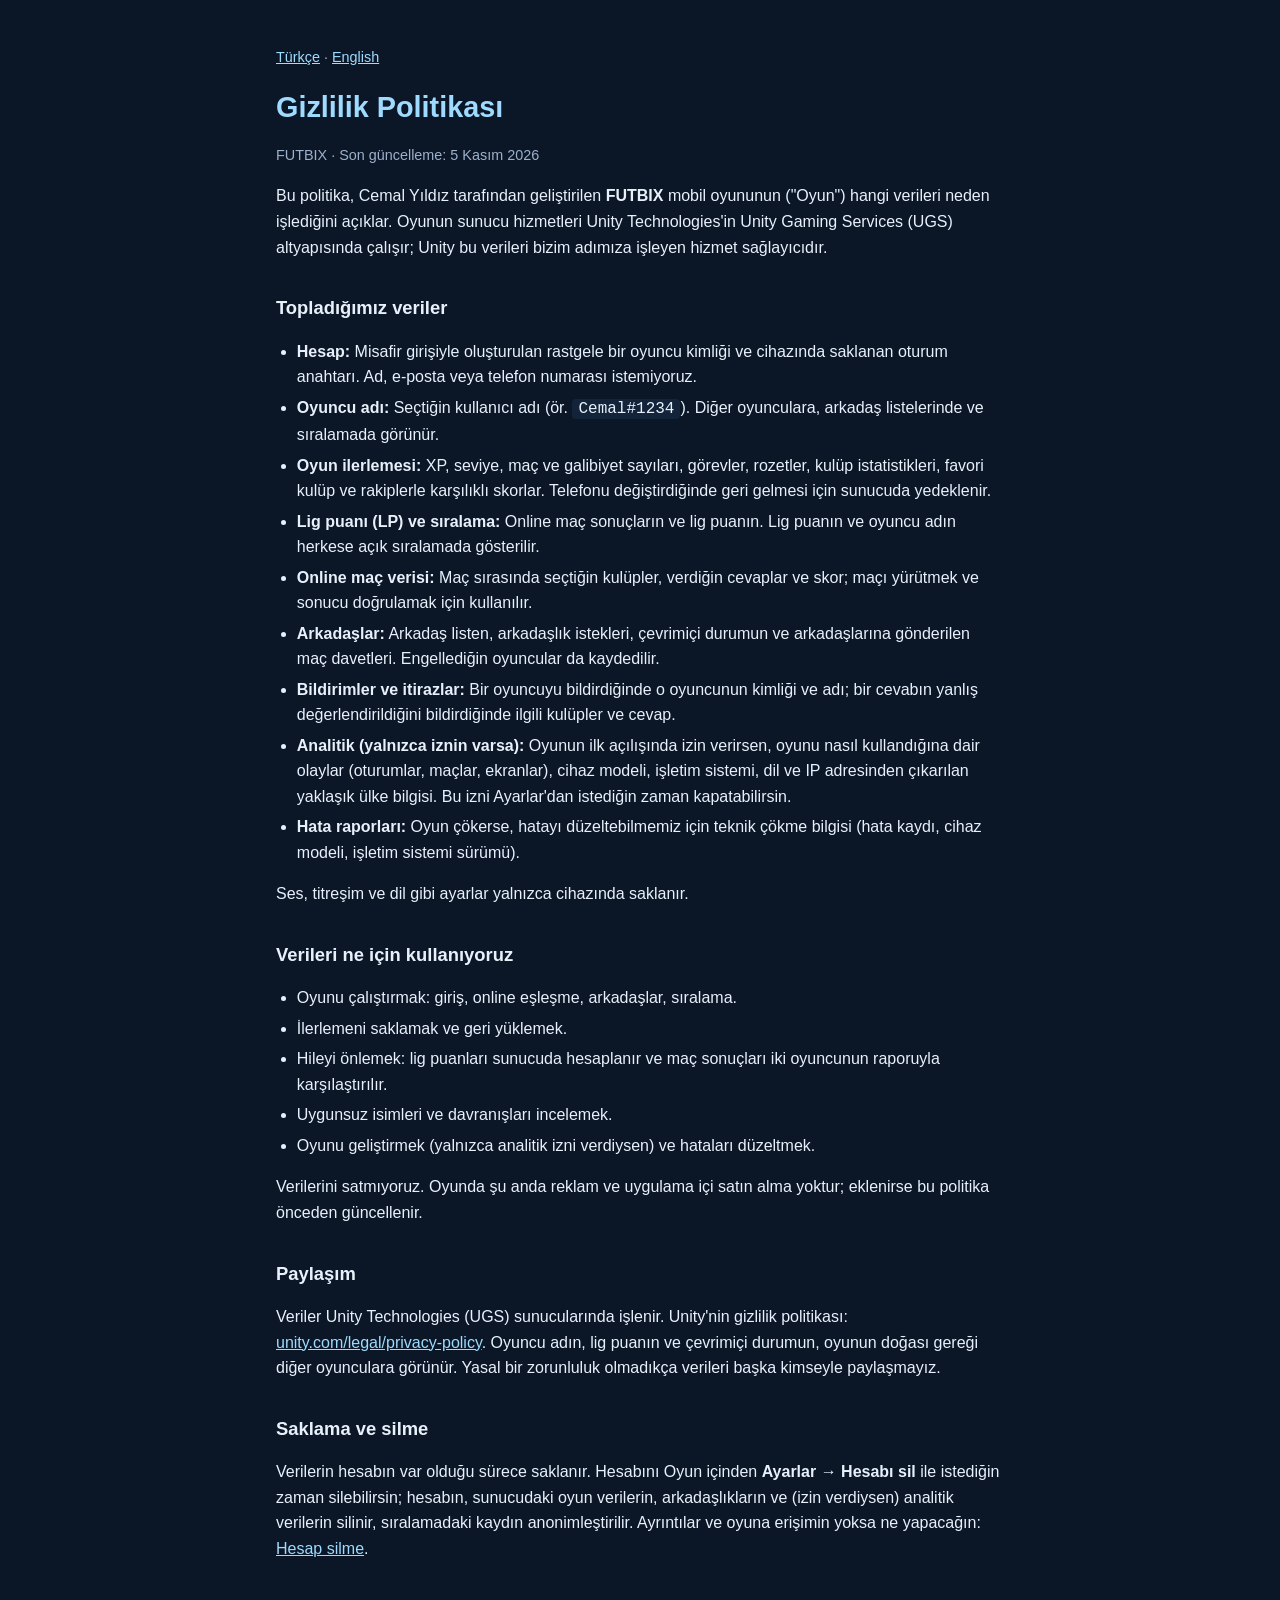
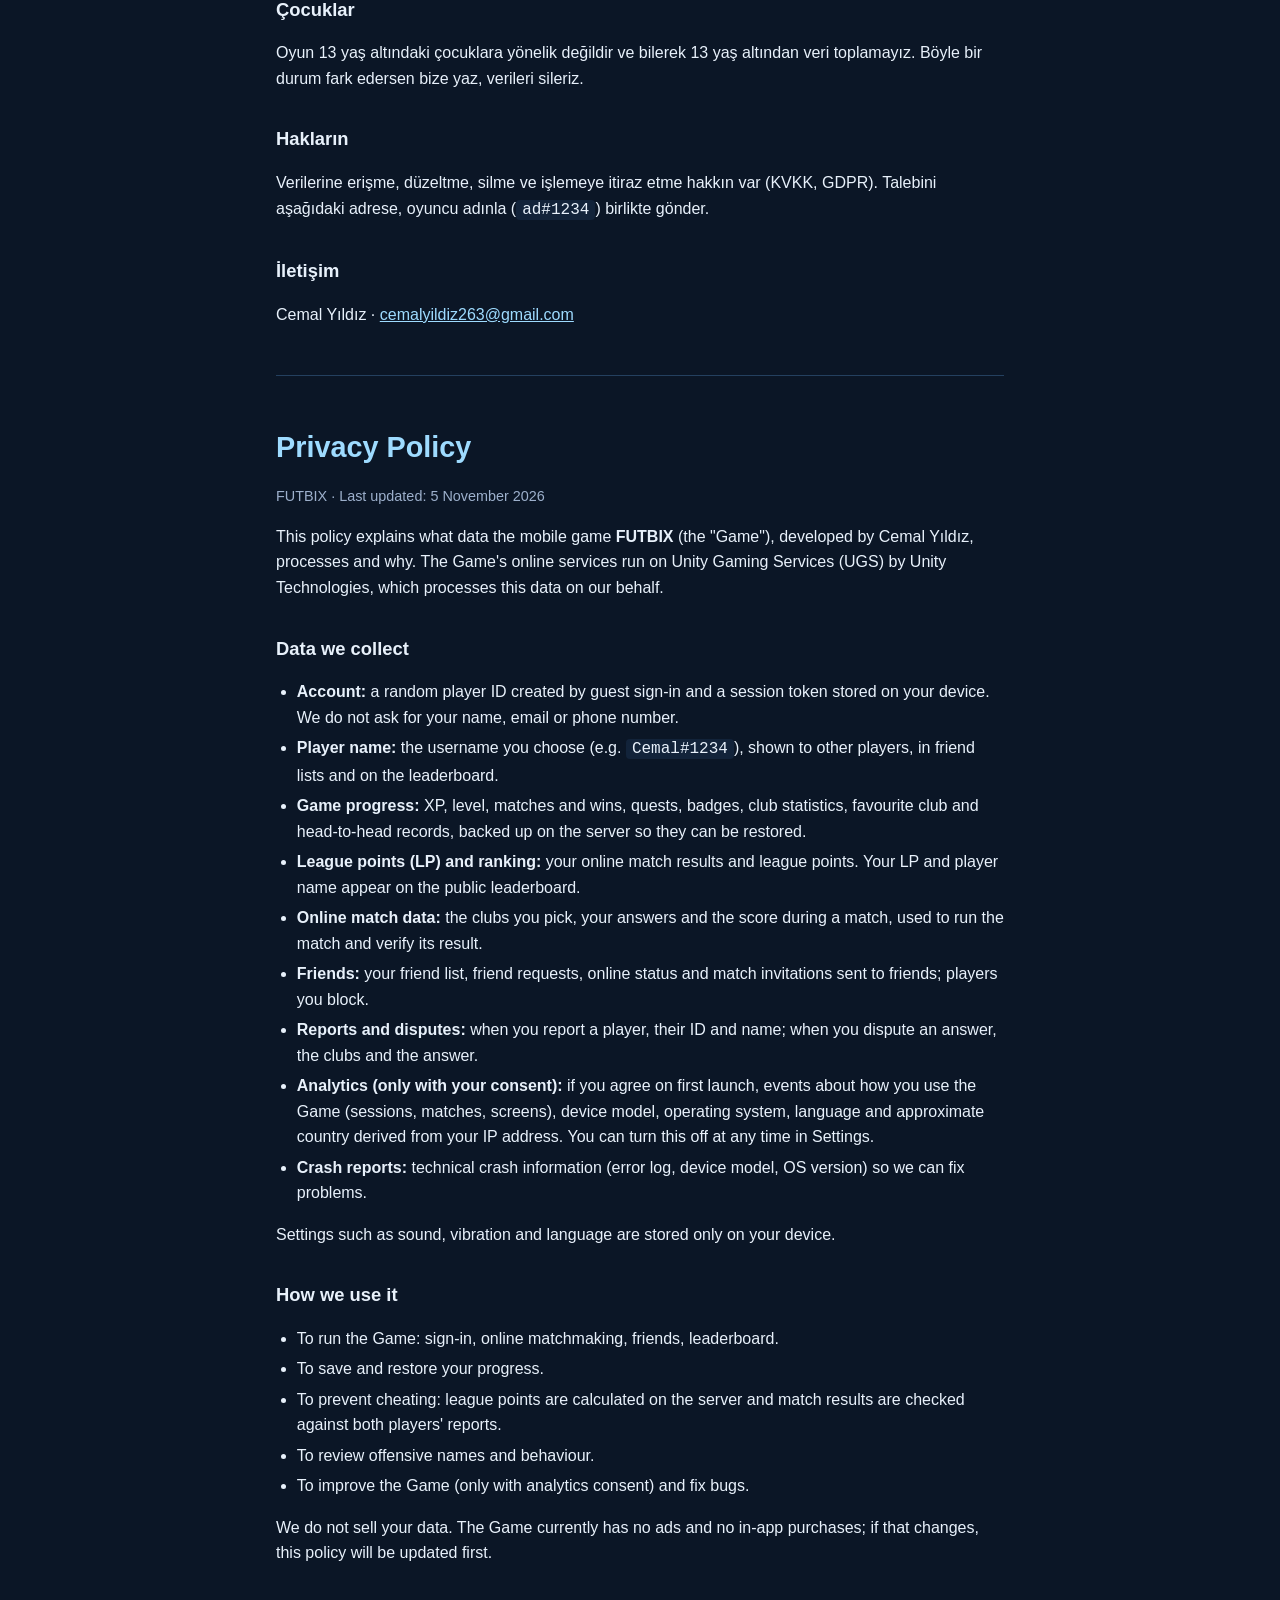
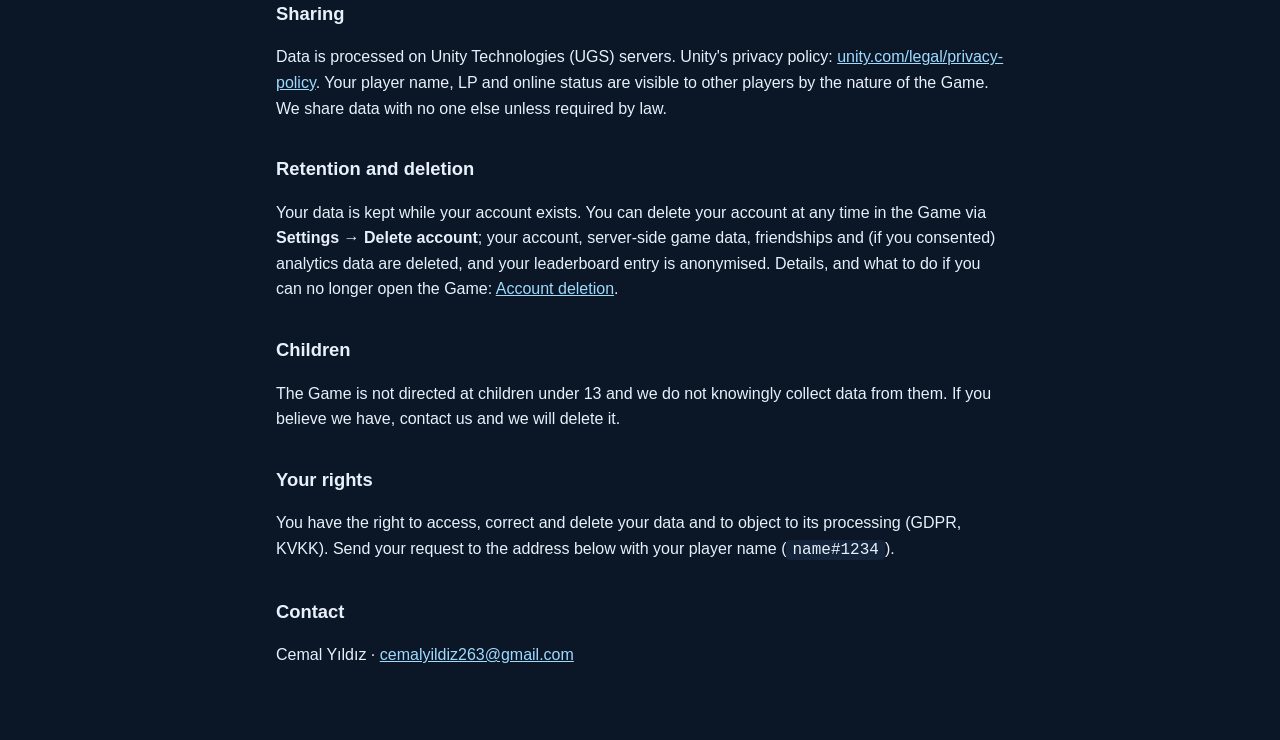
==== privacy.html @ 4cc218b4 "FUTBIX privacy policy and account deletion pages Co-Authored-By: Claude Opus 5.5 <noreply@anthropic." ====
<!doctype html>
<html lang="tr">
<head>
<meta charset="utf-8">
<meta name="viewport" content="width=device-width, initial-scale=1">
<title>Gizlilik Politikası / Privacy Policy — FUTBIX</title>
<link rel="stylesheet" href="style.css">
</head>
<body>
<main>
<p class="lang"><a href="#tr">Türkçe</a> · <a href="#en">English</a></p>

<section id="tr">
<h1>Gizlilik Politikası</h1>
<p class="meta">FUTBIX · Son güncelleme: 5 Kasım 2026</p>

<p>Bu politika, Cemal Yıldız tarafından geliştirilen <strong>FUTBIX</strong> mobil oyununun ("Oyun") hangi verileri neden işlediğini açıklar. Oyunun sunucu hizmetleri Unity Technologies'in Unity Gaming Services (UGS) altyapısında çalışır; Unity bu verileri bizim adımıza işleyen hizmet sağlayıcıdır.</p>

<h2>Topladığımız veriler</h2>
<ul>
<li><strong>Hesap:</strong> Misafir girişiyle oluşturulan rastgele bir oyuncu kimliği ve cihazında saklanan oturum anahtarı. Ad, e-posta veya telefon numarası istemiyoruz.</li>
<li><strong>Oyuncu adı:</strong> Seçtiğin kullanıcı adı (ör. <code>Cemal#1234</code>). Diğer oyunculara, arkadaş listelerinde ve sıralamada görünür.</li>
<li><strong>Oyun ilerlemesi:</strong> XP, seviye, maç ve galibiyet sayıları, görevler, rozetler, kulüp istatistikleri, favori kulüp ve rakiplerle karşılıklı skorlar. Telefonu değiştirdiğinde geri gelmesi için sunucuda yedeklenir.</li>
<li><strong>Lig puanı (LP) ve sıralama:</strong> Online maç sonuçların ve lig puanın. Lig puanın ve oyuncu adın herkese açık sıralamada gösterilir.</li>
<li><strong>Online maç verisi:</strong> Maç sırasında seçtiğin kulüpler, verdiğin cevaplar ve skor; maçı yürütmek ve sonucu doğrulamak için kullanılır.</li>
<li><strong>Arkadaşlar:</strong> Arkadaş listen, arkadaşlık istekleri, çevrimiçi durumun ve arkadaşlarına gönderilen maç davetleri. Engellediğin oyuncular da kaydedilir.</li>
<li><strong>Bildirimler ve itirazlar:</strong> Bir oyuncuyu bildirdiğinde o oyuncunun kimliği ve adı; bir cevabın yanlış değerlendirildiğini bildirdiğinde ilgili kulüpler ve cevap.</li>
<li><strong>Analitik (yalnızca iznin varsa):</strong> Oyunun ilk açılışında izin verirsen, oyunu nasıl kullandığına dair olaylar (oturumlar, maçlar, ekranlar), cihaz modeli, işletim sistemi, dil ve IP adresinden çıkarılan yaklaşık ülke bilgisi. Bu izni Ayarlar'dan istediğin zaman kapatabilirsin.</li>
<li><strong>Hata raporları:</strong> Oyun çökerse, hatayı düzeltebilmemiz için teknik çökme bilgisi (hata kaydı, cihaz modeli, işletim sistemi sürümü).</li>
</ul>
<p>Ses, titreşim ve dil gibi ayarlar yalnızca cihazında saklanır.</p>

<h2>Verileri ne için kullanıyoruz</h2>
<ul>
<li>Oyunu çalıştırmak: giriş, online eşleşme, arkadaşlar, sıralama.</li>
<li>İlerlemeni saklamak ve geri yüklemek.</li>
<li>Hileyi önlemek: lig puanları sunucuda hesaplanır ve maç sonuçları iki oyuncunun raporuyla karşılaştırılır.</li>
<li>Uygunsuz isimleri ve davranışları incelemek.</li>
<li>Oyunu geliştirmek (yalnızca analitik izni verdiysen) ve hataları düzeltmek.</li>
</ul>
<p>Verilerini satmıyoruz. Oyunda şu anda reklam ve uygulama içi satın alma yoktur; eklenirse bu politika önceden güncellenir.</p>

<h2>Paylaşım</h2>
<p>Veriler Unity Technologies (UGS) sunucularında işlenir. Unity'nin gizlilik politikası: <a href="https://unity.com/legal/privacy-policy">unity.com/legal/privacy-policy</a>. Oyuncu adın, lig puanın ve çevrimiçi durumun, oyunun doğası gereği diğer oyunculara görünür. Yasal bir zorunluluk olmadıkça verileri başka kimseyle paylaşmayız.</p>

<h2>Saklama ve silme</h2>
<p>Verilerin hesabın var olduğu sürece saklanır. Hesabını Oyun içinden <strong>Ayarlar → Hesabı sil</strong> ile istediğin zaman silebilirsin; hesabın, sunucudaki oyun verilerin, arkadaşlıkların ve (izin verdiysen) analitik verilerin silinir, sıralamadaki kaydın anonimleştirilir. Ayrıntılar ve oyuna erişimin yoksa ne yapacağın: <a href="delete-account.html">Hesap silme</a>.</p>

<h2>Çocuklar</h2>
<p>Oyun 13 yaş altındaki çocuklara yönelik değildir ve bilerek 13 yaş altından veri toplamayız. Böyle bir durum fark edersen bize yaz, verileri sileriz.</p>

<h2>Hakların</h2>
<p>Verilerine erişme, düzeltme, silme ve işlemeye itiraz etme hakkın var (KVKK, GDPR). Talebini aşağıdaki adrese, oyuncu adınla (<code>ad#1234</code>) birlikte gönder.</p>

<h2>İletişim</h2>
<p>Cemal Yıldız · <a href="mailto:cemalyildiz263@gmail.com">cemalyildiz263@gmail.com</a></p>
</section>

<hr>

<section id="en">
<h1>Privacy Policy</h1>
<p class="meta">FUTBIX · Last updated: 5 November 2026</p>

<p>This policy explains what data the mobile game <strong>FUTBIX</strong> (the "Game"), developed by Cemal Yıldız, processes and why. The Game's online services run on Unity Gaming Services (UGS) by Unity Technologies, which processes this data on our behalf.</p>

<h2>Data we collect</h2>
<ul>
<li><strong>Account:</strong> a random player ID created by guest sign-in and a session token stored on your device. We do not ask for your name, email or phone number.</li>
<li><strong>Player name:</strong> the username you choose (e.g. <code>Cemal#1234</code>), shown to other players, in friend lists and on the leaderboard.</li>
<li><strong>Game progress:</strong> XP, level, matches and wins, quests, badges, club statistics, favourite club and head-to-head records, backed up on the server so they can be restored.</li>
<li><strong>League points (LP) and ranking:</strong> your online match results and league points. Your LP and player name appear on the public leaderboard.</li>
<li><strong>Online match data:</strong> the clubs you pick, your answers and the score during a match, used to run the match and verify its result.</li>
<li><strong>Friends:</strong> your friend list, friend requests, online status and match invitations sent to friends; players you block.</li>
<li><strong>Reports and disputes:</strong> when you report a player, their ID and name; when you dispute an answer, the clubs and the answer.</li>
<li><strong>Analytics (only with your consent):</strong> if you agree on first launch, events about how you use the Game (sessions, matches, screens), device model, operating system, language and approximate country derived from your IP address. You can turn this off at any time in Settings.</li>
<li><strong>Crash reports:</strong> technical crash information (error log, device model, OS version) so we can fix problems.</li>
</ul>
<p>Settings such as sound, vibration and language are stored only on your device.</p>

<h2>How we use it</h2>
<ul>
<li>To run the Game: sign-in, online matchmaking, friends, leaderboard.</li>
<li>To save and restore your progress.</li>
<li>To prevent cheating: league points are calculated on the server and match results are checked against both players' reports.</li>
<li>To review offensive names and behaviour.</li>
<li>To improve the Game (only with analytics consent) and fix bugs.</li>
</ul>
<p>We do not sell your data. The Game currently has no ads and no in-app purchases; if that changes, this policy will be updated first.</p>

<h2>Sharing</h2>
<p>Data is processed on Unity Technologies (UGS) servers. Unity's privacy policy: <a href="https://unity.com/legal/privacy-policy">unity.com/legal/privacy-policy</a>. Your player name, LP and online status are visible to other players by the nature of the Game. We share data with no one else unless required by law.</p>

<h2>Retention and deletion</h2>
<p>Your data is kept while your account exists. You can delete your account at any time in the Game via <strong>Settings → Delete account</strong>; your account, server-side game data, friendships and (if you consented) analytics data are deleted, and your leaderboard entry is anonymised. Details, and what to do if you can no longer open the Game: <a href="delete-account.html">Account deletion</a>.</p>

<h2>Children</h2>
<p>The Game is not directed at children under 13 and we do not knowingly collect data from them. If you believe we have, contact us and we will delete it.</p>

<h2>Your rights</h2>
<p>You have the right to access, correct and delete your data and to object to its processing (GDPR, KVKK). Send your request to the address below with your player name (<code>name#1234</code>).</p>

<h2>Contact</h2>
<p>Cemal Yıldız · <a href="mailto:cemalyildiz263@gmail.com">cemalyildiz263@gmail.com</a></p>
</section>
</main>
</body>
</html>
---- style.css ----
:root {
  --bg: #0b1626;
  --card: #12233a;
  --text: #e8f1fb;
  --muted: #9db0cc;
  --ice: #9edbff;
  --rule: #24405f;
}
* { box-sizing: border-box; }
body {
  margin: 0;
  background: var(--bg);
  color: var(--text);
  font: 16px/1.6 -apple-system, "Segoe UI", Roboto, Helvetica, Arial, sans-serif;
}
main {
  max-width: 760px;
  margin: 0 auto;
  padding: 32px 16px 64px;
}
h1 { color: var(--ice); font-size: 1.8rem; margin: 0.4em 0 0.2em; }
h2 { font-size: 1.15rem; margin: 1.8em 0 0.4em; }
.meta, .lang { color: var(--muted); font-size: 0.9rem; }
a { color: var(--ice); }
code { background: var(--card); padding: 1px 6px; border-radius: 4px; }
ul, ol { padding-left: 1.3em; }
li { margin: 0.3em 0; }
hr { border: 0; border-top: 1px solid var(--rule); margin: 48px 0; }
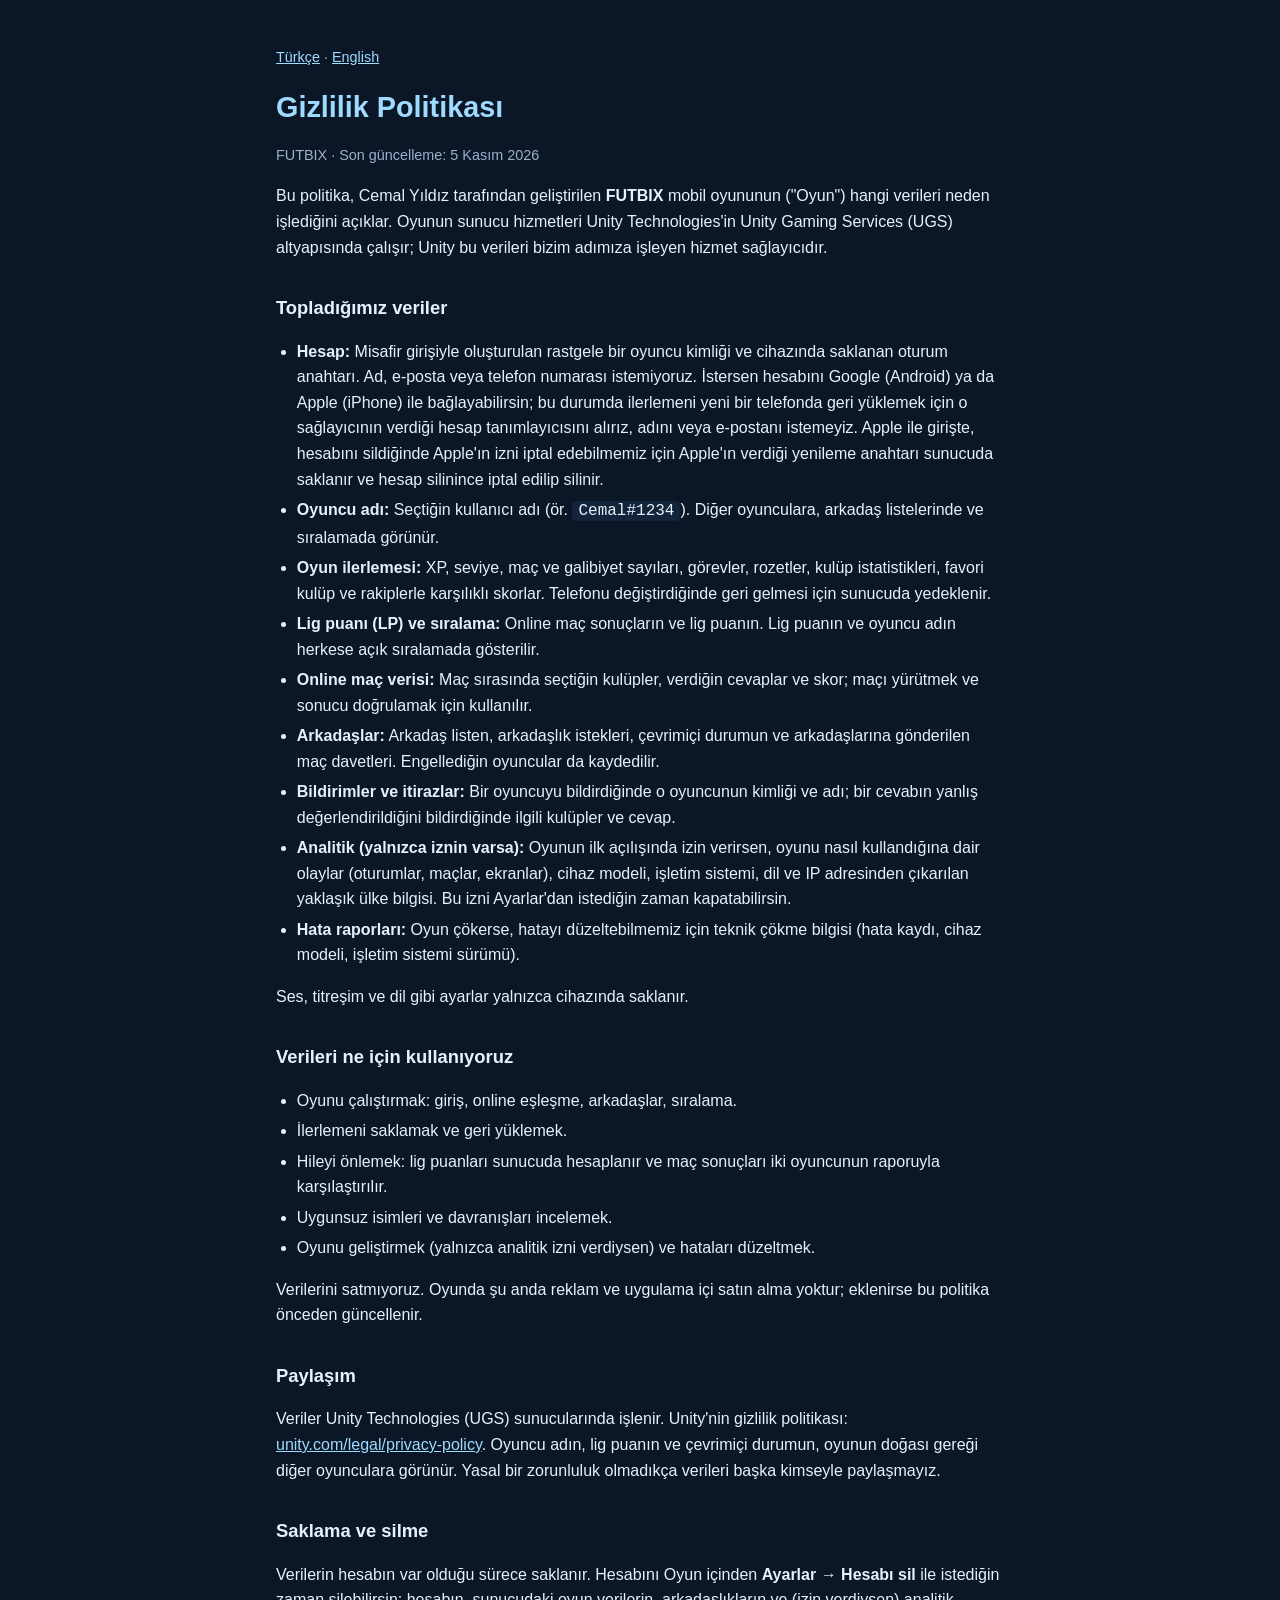
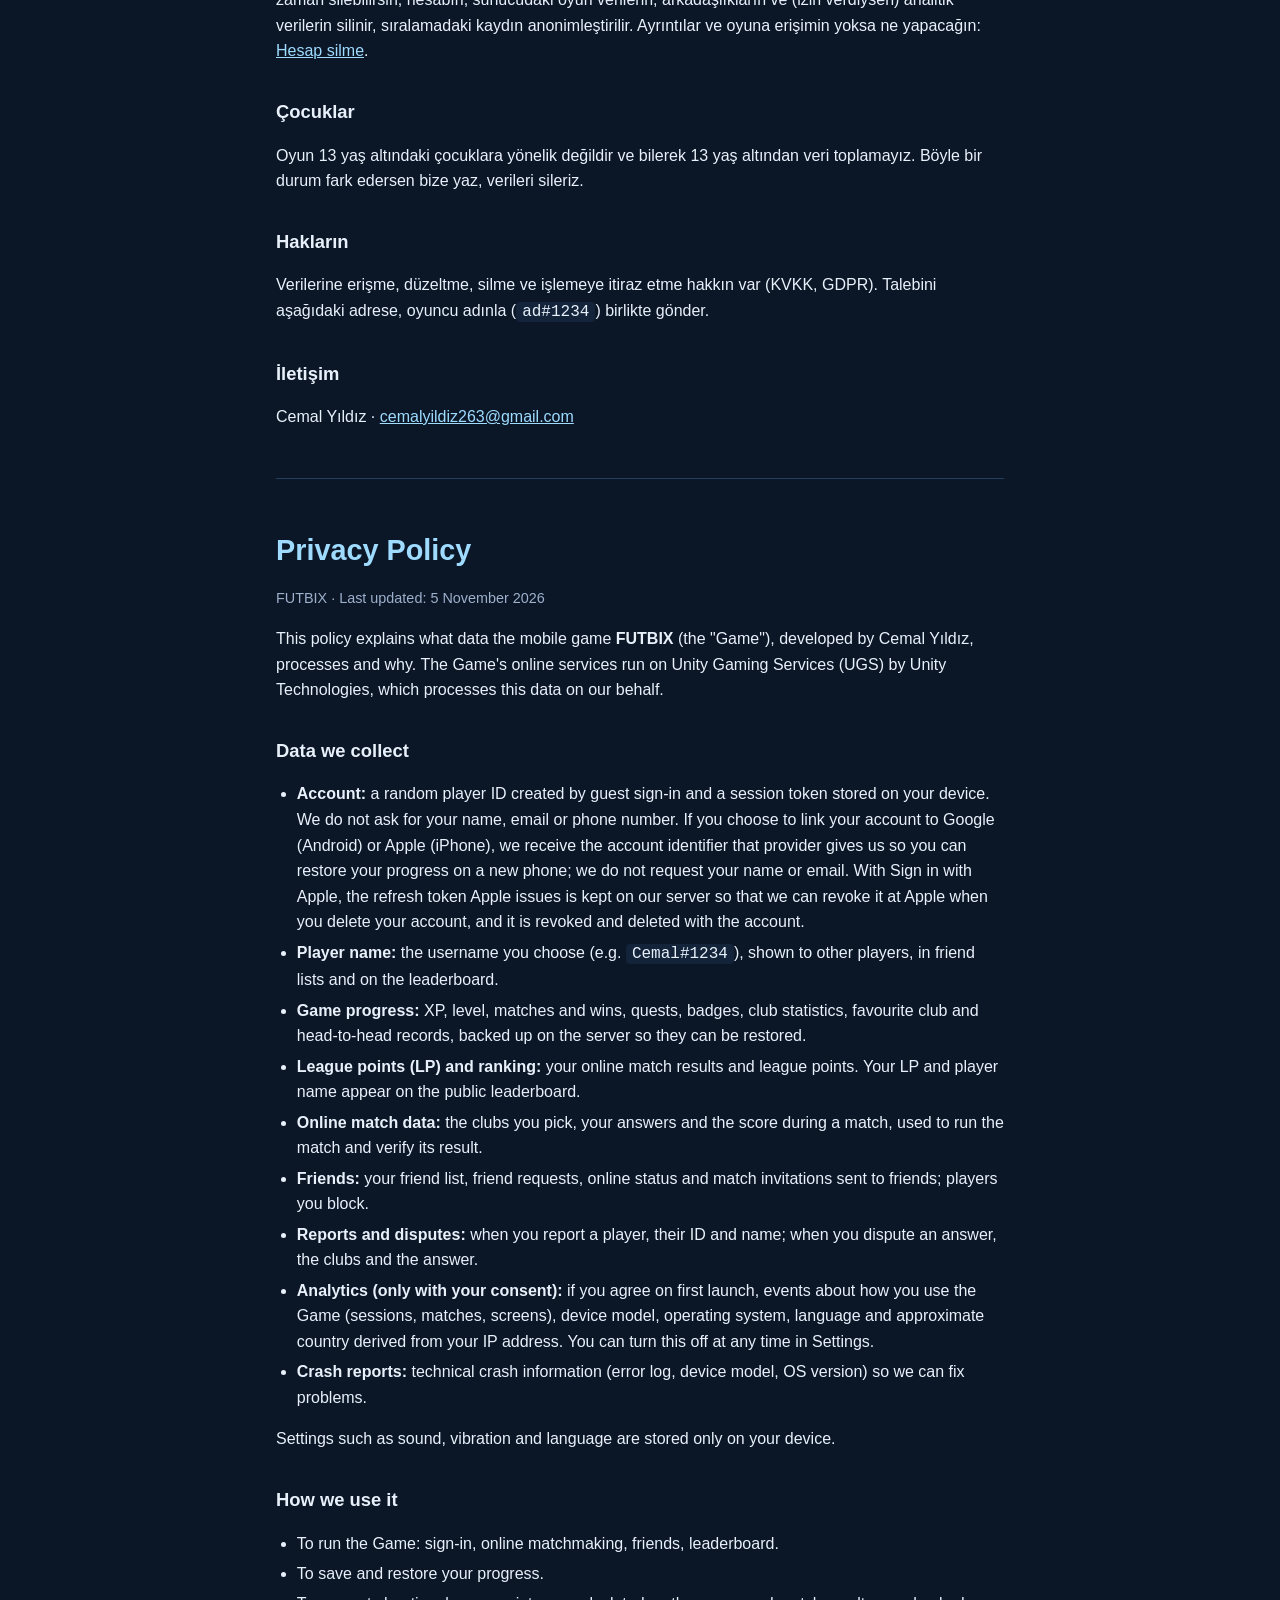
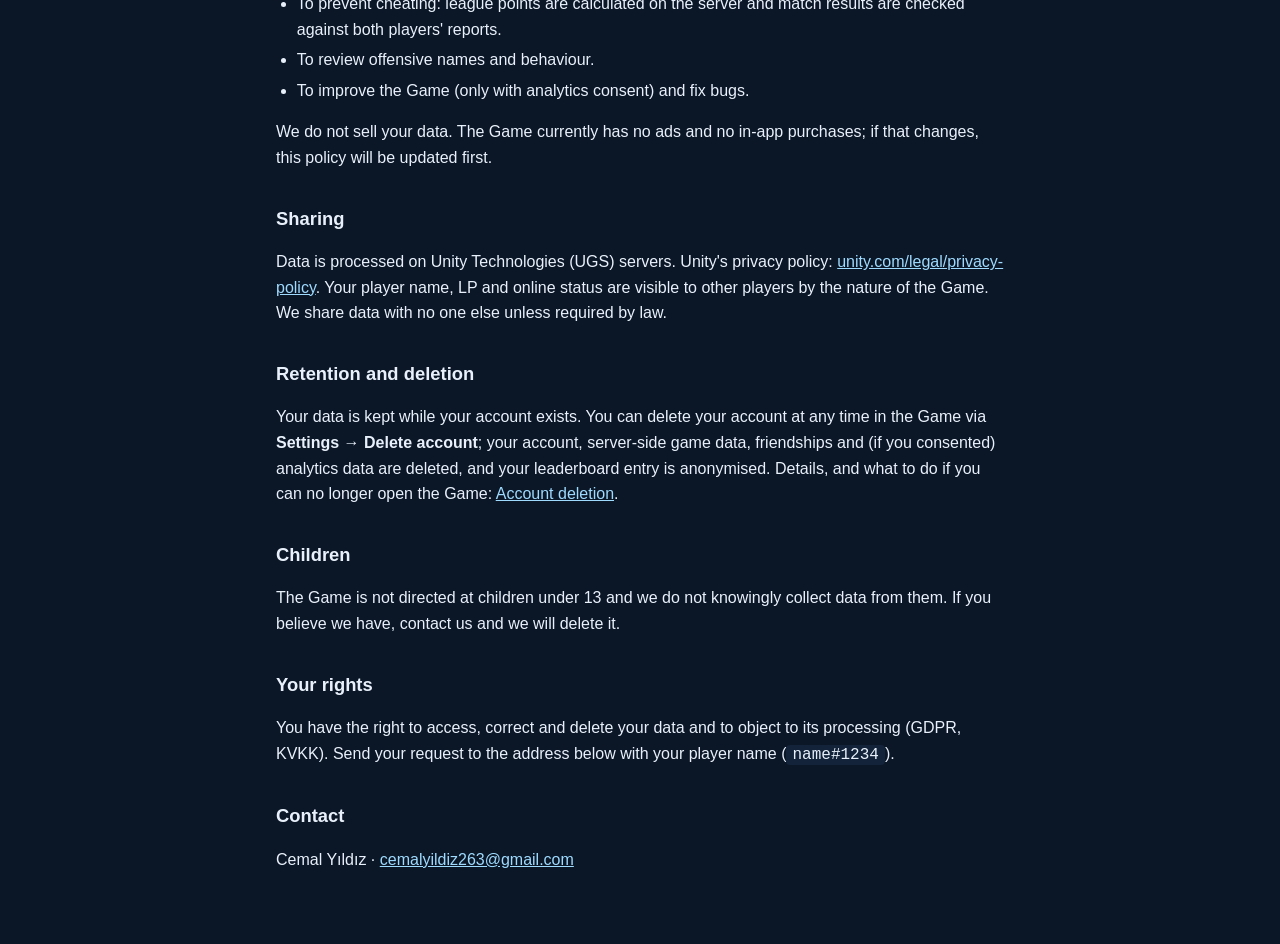
==== commit e9cba23a: "Update privacy.html" ====
--- a/privacy.html
+++ b/privacy.html
@@ -18,7 +18,7 @@
 
 <h2>Topladığımız veriler</h2>
 <ul>
-<li><strong>Hesap:</strong> Misafir girişiyle oluşturulan rastgele bir oyuncu kimliği ve cihazında saklanan oturum anahtarı. Ad, e-posta veya telefon numarası istemiyoruz.</li>
+<li><strong>Hesap:</strong> Misafir girişiyle oluşturulan rastgele bir oyuncu kimliği ve cihazında saklanan oturum anahtarı. Ad, e-posta veya telefon numarası istemiyoruz. İstersen hesabını Google (Android) ya da Apple (iPhone) ile bağlayabilirsin; bu durumda ilerlemeni yeni bir telefonda geri yüklemek için o sağlayıcının verdiği hesap tanımlayıcısını alırız, adını veya e-postanı istemeyiz. Apple ile girişte, hesabını sildiğinde Apple'ın izni iptal edebilmemiz için Apple'ın verdiği yenileme anahtarı sunucuda saklanır ve hesap silinince iptal edilip silinir.</li>
 <li><strong>Oyuncu adı:</strong> Seçtiğin kullanıcı adı (ör. <code>Cemal#1234</code>). Diğer oyunculara, arkadaş listelerinde ve sıralamada görünür.</li>
 <li><strong>Oyun ilerlemesi:</strong> XP, seviye, maç ve galibiyet sayıları, görevler, rozetler, kulüp istatistikleri, favori kulüp ve rakiplerle karşılıklı skorlar. Telefonu değiştirdiğinde geri gelmesi için sunucuda yedeklenir.</li>
 <li><strong>Lig puanı (LP) ve sıralama:</strong> Online maç sonuçların ve lig puanın. Lig puanın ve oyuncu adın herkese açık sıralamada gösterilir.</li>
@@ -66,7 +66,7 @@
 
 <h2>Data we collect</h2>
 <ul>
-<li><strong>Account:</strong> a random player ID created by guest sign-in and a session token stored on your device. We do not ask for your name, email or phone number.</li>
+<li><strong>Account:</strong> a random player ID created by guest sign-in and a session token stored on your device. We do not ask for your name, email or phone number. If you choose to link your account to Google (Android) or Apple (iPhone), we receive the account identifier that provider gives us so you can restore your progress on a new phone; we do not request your name or email. With Sign in with Apple, the refresh token Apple issues is kept on our server so that we can revoke it at Apple when you delete your account, and it is revoked and deleted with the account.</li>
 <li><strong>Player name:</strong> the username you choose (e.g. <code>Cemal#1234</code>), shown to other players, in friend lists and on the leaderboard.</li>
 <li><strong>Game progress:</strong> XP, level, matches and wins, quests, badges, club statistics, favourite club and head-to-head records, backed up on the server so they can be restored.</li>
 <li><strong>League points (LP) and ranking:</strong> your online match results and league points. Your LP and player name appear on the public leaderboard.</li>
